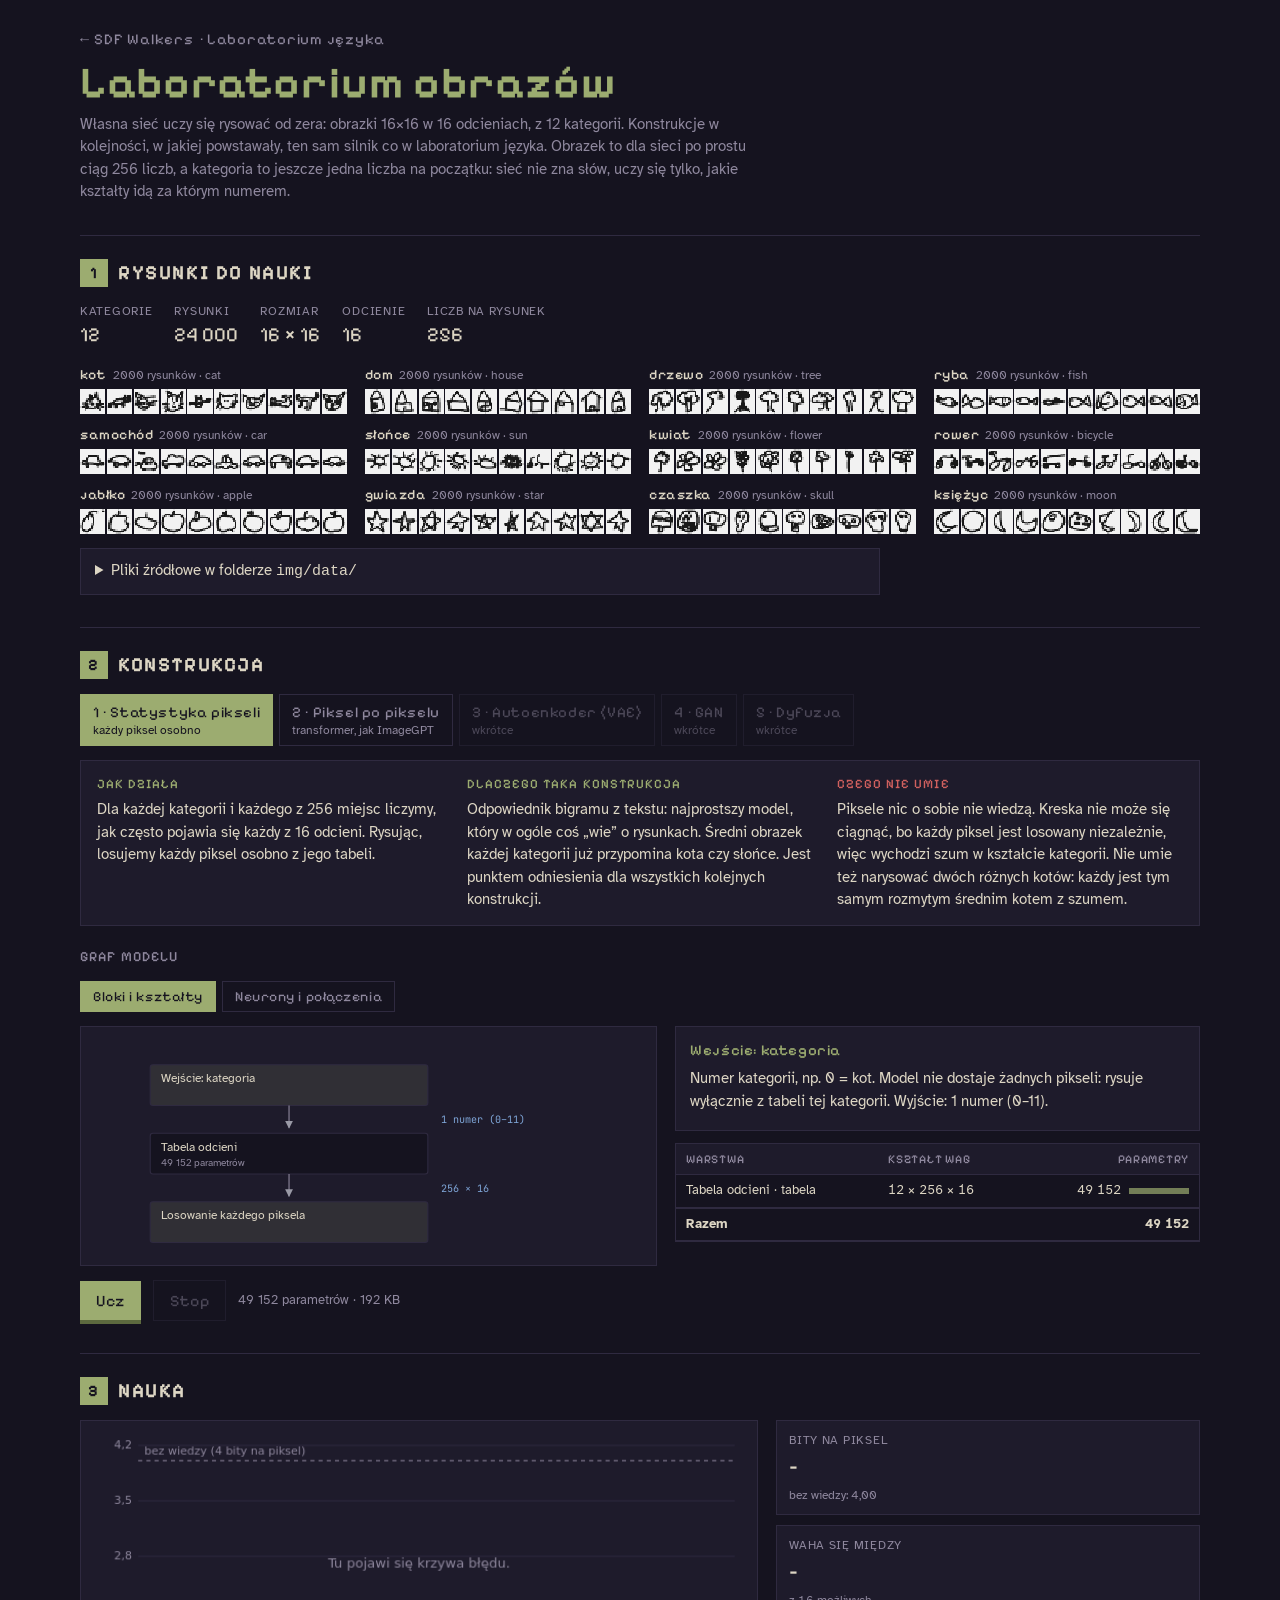
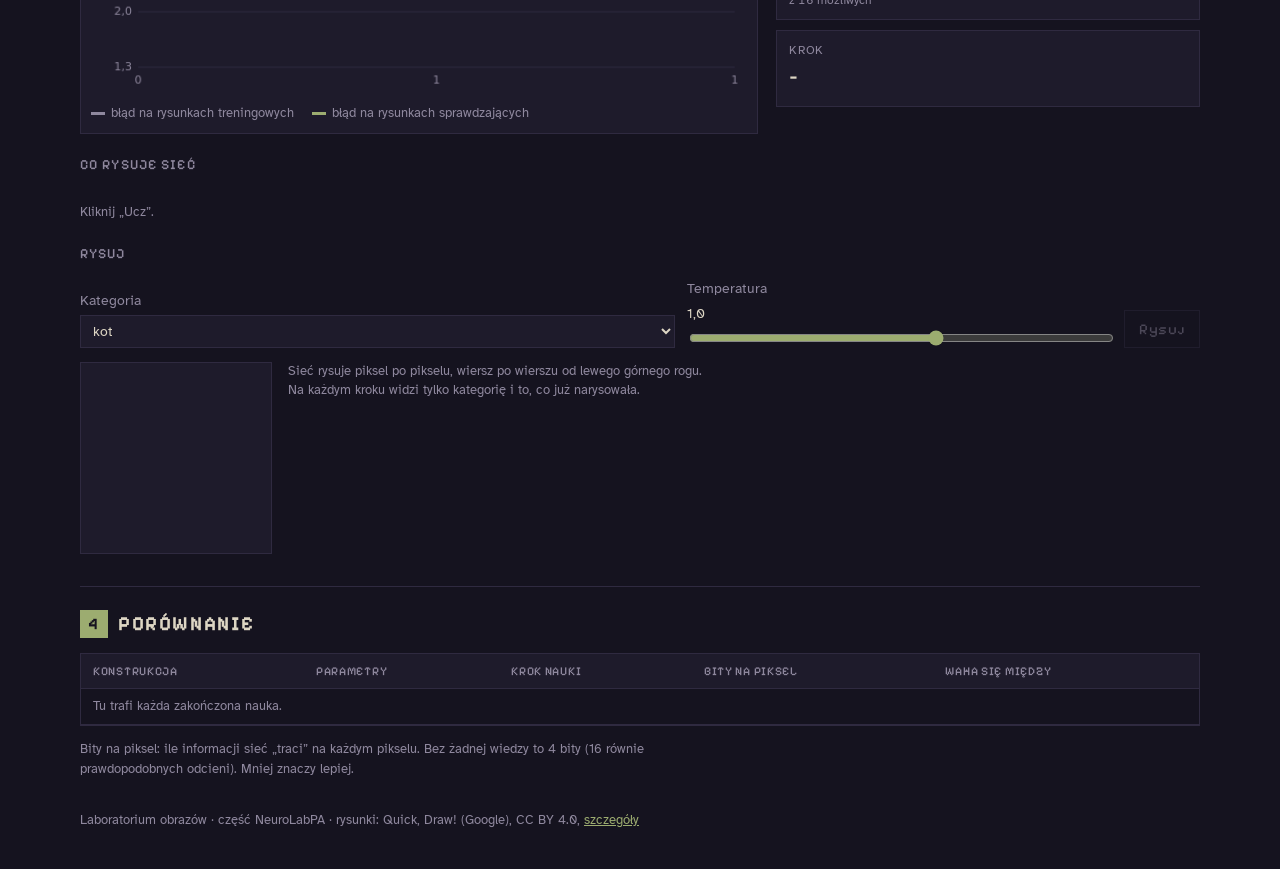
==== img/index.html @ 097b552d "0.24.0: Laboratorium obrazów (graf modelu, statystyka, piksel po pikselu, KV cache), uwaga w WASM SI" ====
<!doctype html>
<html lang="pl">
<head>
<meta charset="utf-8">
<meta name="viewport" content="width=device-width,initial-scale=1,viewport-fit=cover">
<title>Laboratorium obrazów</title>
<link rel="preconnect" href="https://fonts.googleapis.com">
<link rel="stylesheet" href="https://fonts.googleapis.com/css2?family=Pixelify+Sans:wght@500;700&family=Atkinson+Hyperlegible:wght@400;700&family=JetBrains+Mono:wght@400&display=swap">
<link rel="stylesheet" href="../css/style.css">
<link rel="stylesheet" href="../lang/lang.css">
<link rel="stylesheet" href="img.css">
</head>
<body>
<div class="wrap">
  <header>
    <p class="crumb"><a href="../">← SDF Walkers</a> · <a href="../lang/">Laboratorium języka</a></p>
    <h1>Laboratorium obrazów</h1>
    <p>Własna sieć uczy się rysować od zera: obrazki 16×16 w 16 odcieniach, z 12 kategorii. Konstrukcje w kolejności, w jakiej powstawały, ten sam silnik co w laboratorium języka. Obrazek to dla sieci po prostu ciąg 256 liczb, a kategoria to jeszcze jedna liczba na początku: sieć nie zna słów, uczy się tylko, jakie kształty idą za którym numerem.</p>
  </header>

  <section class="panel" aria-labelledby="h-data">
    <h2 id="h-data"><span class="num">1</span> Rysunki do nauki</h2>
    <dl class="stats" id="dataStats"></dl>
    <div class="gallery" id="gallery"></div>
    <details class="hint">
      <summary>Pliki źródłowe w folderze <code>img/data/</code></summary>
      <div id="files"></div>
    </details>
    <p class="err" id="dataErr" hidden></p>
  </section>

  <section class="panel" aria-labelledby="h-model">
    <h2 id="h-model"><span class="num">2</span> Konstrukcja</h2>
    <div class="steps" role="tablist" aria-label="Konstrukcja sieci" id="steps"></div>
    <div class="explain" id="explain"></div>
    <div class="hp" id="hp"></div>
    <h3>Graf modelu</h3>
    <div class="viztabs" id="graphTabs" role="group" aria-label="Widok grafu"></div>
    <div class="graphrow">
      <div class="graphbox"><svg id="graph" role="img" aria-label="Graf modelu: warstwy, kształty danych i parametry"></svg></div>
      <div class="graphside">
        <div class="graphinfo" id="graphInfo"></div>
        <div class="tablebox"><table id="ptable"><thead><tr><th>Warstwa</th><th>Kształt wag</th><th>Parametry</th></tr></thead><tbody></tbody></table></div>
      </div>
    </div>
    <div class="actions">
      <button id="train" type="button" disabled>Ucz</button>
      <button id="stop" class="ghost" type="button" disabled>Stop</button>
      <span class="note" id="paramNote"></span>
    </div>
    <p class="notice" id="gpuNote" hidden></p>
  </section>

  <section class="panel" aria-labelledby="h-learn">
    <h2 id="h-learn"><span class="num">3</span> Nauka</h2>
    <div class="learn">
      <div class="chartbox">
        <canvas id="chart" width="640" height="260" aria-label="Wykres błędu w trakcie nauki"></canvas>
        <div class="legend"><span class="lt">błąd na rysunkach treningowych</span><span class="lv">błąd na rysunkach sprawdzających</span></div>
      </div>
      <dl class="metrics" id="metrics"></dl>
    </div>
    <h3 id="sampTitle">Co rysuje sieć</h3>
    <div class="samples" id="samples"></div>
    <p class="note" id="sampNote"></p>
    <h3>Rysuj</h3>
    <div class="gen">
      <label for="genCat">Kategoria<select id="genCat"></select></label>
      <label for="temp">Temperatura <output id="tempOut">1,0</output><input id="temp" type="range" min="0.3" max="1.5" step="0.1" value="1"></label>
      <button id="gen" class="ghost" type="button" disabled>Rysuj</button>
    </div>
    <div class="drawrow">
      <canvas id="draw" class="pix" width="192" height="192" aria-label="Rysowany obrazek"></canvas>
      <p class="note" id="drawNote">Sieć rysuje piksel po pikselu, wiersz po wierszu od lewego górnego rogu. Na każdym kroku widzi tylko kategorię i to, co już narysowała.</p>
    </div>
    <h3 id="attTitle">Uwaga</h3>
    <div class="vizctl" id="attCtl"></div>
    <div class="attrow">
      <canvas id="att" class="pix" width="384" height="192" aria-label="Mapa uwagi na obrazku"></canvas>
      <p class="note" id="attNote">Po nauce kroku 2 zobaczysz tu, na które wcześniejsze piksele patrzy sieć, zgadując wybrany piksel.</p>
    </div>
  </section>

  <section class="panel" aria-labelledby="h-cmp">
    <h2 id="h-cmp"><span class="num">4</span> Porównanie</h2>
    <div class="tablebox"><table id="cmp"><thead><tr><th>Konstrukcja</th><th>Parametry</th><th>Krok nauki</th><th>Bity na piksel</th><th>Waha się między</th></tr></thead><tbody></tbody></table></div>
    <p class="note">Bity na piksel: ile informacji sieć „traci” na każdym pikselu. Bez żadnej wiedzy to 4 bity (16 równie prawdopodobnych odcieni). Mniej znaczy lepiej.</p>
    <p class="err" id="err" hidden></p>
  </section>
  <footer class="note">Laboratorium obrazów · część NeuroLabPA · rysunki: Quick, Draw! (Google), CC BY 4.0, <a href="data/LICENCJA.txt">szczegóły</a></footer>
</div>
<script src="js/img.js"></script>
</body>
</html>
---- css/style.css ----
/* base reset (the claude.ai artifact host supplied this; a standalone page needs its own) */
*,*::before,*::after{box-sizing:border-box}
:root{padding-top:env(safe-area-inset-top,0px);padding-bottom:env(safe-area-inset-bottom,0px)}
body{margin:0;font-size:14px}
img{max-width:100%}
[hidden]{display:none!important}

/* Layout: animated preview + editor on top, a rating grid that trains a small in-page network, then the sprite sheet and its JSON */
:root{
  --bg:#15131f; --panel:#1e1b2b; --line:#2f2a40; --fg:#ddd6c4; --muted:#8f889e;
  --rot:#9cac70; --blood:#a8383a; --asphalt:#2a2830;
  --display:"Pixelify Sans","Courier New",monospace;
  --body:"Atkinson Hyperlegible",system-ui,sans-serif;
  --mono:"JetBrains Mono",ui-monospace,Consolas,monospace;
  color-scheme:dark;
}
html,body{background:var(--bg);color:var(--fg)}
body{font-family:var(--body);font-size:15px;line-height:1.5;
  padding-left:max(16px,env(safe-area-inset-left,0px));padding-right:max(16px,env(safe-area-inset-right,0px));padding-block:28px 40px}
.wrap{max-width:1120px;margin:0 auto;display:grid;gap:32px}
header h1{font-family:var(--display);font-weight:700;font-size:clamp(28px,5vw,44px);line-height:1;margin:0;color:var(--rot);text-wrap:balance;letter-spacing:.02em}
header p{margin:8px 0 0;color:var(--muted);max-width:68ch}
.stage{display:grid;grid-template-columns:minmax(0,1.5fr) minmax(0,1fr);gap:24px;align-items:start}
@media (max-width:820px){.stage{grid-template-columns:1fr}}
.view{background:var(--panel);border:1px solid var(--line);padding:12px;display:grid;gap:10px;min-width:0;position:sticky;top:max(12px,env(safe-area-inset-top,0px))}
@media (max-width:820px){.view{position:static}}
canvas.pix,img.pix{display:block;image-rendering:pixelated;height:auto}
#preview{width:100%;max-width:100%;background:var(--asphalt)}
/* loader over the preview: shader compile, then sprite-sheet render */
.pv{position:relative}
.loader{position:absolute;inset:0;display:grid;place-content:center;justify-items:center;gap:10px;padding:12px;
  background:rgba(21,19,31,.86);text-align:center}
.ltitle{margin:0;font-family:var(--display);font-size:clamp(16px,3vw,22px);letter-spacing:.06em;text-transform:uppercase;color:var(--rot)}
.lbar{width:min(260px,70vw);height:12px;border:2px solid var(--rot);padding:2px;box-sizing:content-box}
.lbar i{display:block;height:100%;width:0;background:var(--rot);transition:width .15s steps(8)}
.lbar.busy i{width:28%;animation:lscan 1.1s steps(10) infinite}
@keyframes lscan{from{transform:translateX(-10%)}to{transform:translateX(280%)}}
@media (prefers-reduced-motion:reduce){.lbar.busy i{animation:none;width:100%;opacity:.5}}
.lnote{margin:0;font-size:13px;color:var(--muted);max-width:34ch}
.zc canvas.pending{animation:pend 1.2s ease-in-out infinite alternate}
@keyframes pend{from{background:var(--asphalt)}to{background:var(--line)}}
@media (prefers-reduced-motion:reduce){.zc canvas.pending{animation:none}}
.dirs{display:grid;grid-template-columns:repeat(4,1fr);text-align:center;font-family:var(--display);font-size:13px;color:var(--muted);letter-spacing:.08em;text-transform:uppercase}
.meta{display:flex;justify-content:space-between;gap:12px;flex-wrap:wrap;font-family:var(--display);font-size:13px;color:var(--muted);letter-spacing:.06em;font-variant-numeric:tabular-nums}
.tabs{display:flex;flex-wrap:wrap;gap:6px}
.tabs button,.ghost{font-size:15px;padding:6px 12px;background:transparent;color:var(--muted);border:1px solid var(--line);box-shadow:none}
.tabs button[aria-pressed="true"]{background:var(--rot);color:var(--bg);border-color:var(--rot)}
.tabs button:active,.ghost:active{transform:none}
aside{display:grid;gap:20px;min-width:0}
.controls{display:grid;gap:12px}
.pair{display:grid;grid-template-columns:1fr 1fr;gap:12px}
button{font-family:var(--display);font-size:18px;letter-spacing:.04em;padding:12px 16px;background:var(--rot);color:var(--bg);border:0;cursor:pointer;box-shadow:0 4px 0 #5d6a3f}
button:active{transform:translateY(3px);box-shadow:0 1px 0 #5d6a3f}
button:disabled{opacity:.45;cursor:default}
button:focus-visible,select:focus-visible,input:focus-visible{outline:2px solid var(--fg);outline-offset:3px}
label{display:grid;gap:4px;color:var(--muted);font-size:14px}
.row{display:flex;align-items:center;gap:10px}
.row label{color:var(--fg)}
.checks{display:flex;flex-wrap:wrap;gap:8px 20px}
select{font:inherit;background:var(--panel);color:var(--fg);border:1px solid var(--line);padding:6px 8px;min-width:0;width:100%}
input[type=checkbox]{accent-color:var(--rot);width:18px;height:18px}
input[type=range]{width:100%;accent-color:var(--rot)}
.card{border-top:2px solid var(--blood);padding-top:12px}
.card .head{display:flex;justify-content:space-between;align-items:baseline;gap:12px}
h2{font-family:var(--display);font-size:16px;letter-spacing:.08em;text-transform:uppercase;margin:0 0 10px}
.editor{display:grid;grid-template-columns:1fr 1fr;gap:10px 14px}
@media (max-width:420px){.editor{grid-template-columns:1fr}}
.editor label span{display:flex;justify-content:space-between;gap:8px}
.editor output{color:var(--fg);font-variant-numeric:tabular-nums}
.edited{font-family:var(--display);font-size:12px;letter-spacing:.06em;color:var(--blood)}

/* rating */
.rate{display:grid;gap:16px;border-top:1px solid var(--line);padding-top:24px}
.rate-head{display:flex;flex-wrap:wrap;justify-content:space-between;align-items:end;gap:12px 24px}
.rate-head h2{font-size:22px;margin:0 0 4px;color:var(--rot)}
.rate-actions{display:flex;flex-wrap:wrap;align-items:center;gap:16px}
.rate-actions button{font-size:16px;padding:10px 14px}
.modelbox{display:grid;grid-template-columns:repeat(auto-fit,minmax(240px,1fr));gap:12px 24px;background:var(--panel);border:1px solid var(--line);padding:14px}
.modelbox h3{font-family:var(--display);font-size:13px;letter-spacing:.08em;text-transform:uppercase;color:var(--muted);margin:0 0 6px;font-weight:500}
.modelbox ul{list-style:none;margin:0;padding:0;display:grid;gap:3px;font-variant-numeric:tabular-nums}
.modelbox li{display:flex;justify-content:space-between;gap:12px}
.up{color:var(--rot)} .down{color:#d0605e}
.meter{height:6px;background:var(--line);margin-top:6px}
.meter i{display:block;height:100%;background:var(--rot)}
.inline{display:flex;align-items:center;gap:8px;color:var(--fg)}
.inline select{width:auto}
.io{display:flex;flex-wrap:wrap;align-items:center;gap:8px 10px}
.io .ghost{font-family:var(--display);font-size:15px;letter-spacing:.04em;padding:6px 12px;color:var(--fg);border:1px solid var(--line);background:transparent;cursor:pointer}
.filebtn{display:inline-flex;position:relative}
.filebtn input{position:absolute;inset:0;opacity:0;cursor:pointer;width:100%}
.filebtn:focus-within{outline:2px solid var(--fg);outline-offset:3px}
.grid{display:grid;grid-template-columns:repeat(auto-fill,minmax(220px,1fr));gap:14px}
.zc{background:var(--panel);border:1px solid var(--line);padding:10px;display:grid;gap:8px;min-width:0}
.zc.good{border-color:var(--rot)} .zc.bad{border-color:var(--blood)}
.zc canvas{width:100%;background:var(--asphalt)}
.zc .cap{display:flex;justify-content:space-between;gap:8px;font-family:var(--display);font-size:12px;letter-spacing:.06em;color:var(--muted);font-variant-numeric:tabular-nums}
.vote{display:grid;grid-template-columns:1fr 1fr auto;gap:6px}
.vote button{font-size:14px;padding:6px 8px;background:transparent;color:var(--fg);border:1px solid var(--line);box-shadow:none}
.vote button:active{transform:none}
.vote .g[aria-pressed="true"]{background:var(--rot);color:var(--bg);border-color:var(--rot)}
.vote .b[aria-pressed="true"]{background:var(--blood);color:var(--fg);border-color:var(--blood)}
.tagrow{display:flex;flex-wrap:wrap;gap:4px}
.tagrow button{font-family:var(--body);font-size:12px;letter-spacing:0;padding:3px 7px;background:transparent;color:var(--muted);border:1px solid var(--line);box-shadow:none}
.tagrow button:active{transform:none}
.tagrow button[aria-pressed="true"]{color:var(--fg);border-color:#d0605e;background:rgba(168,56,58,.25)}

.out{display:grid;grid-template-columns:auto minmax(0,1fr);gap:24px;align-items:start;border-top:1px solid var(--line);padding-top:24px}
@media (max-width:860px){.out{grid-template-columns:1fr}}
.sheetbox{background-color:#3a3646;background-image:linear-gradient(45deg,#2e2b38 25%,transparent 25%,transparent 75%,#2e2b38 75%),linear-gradient(45deg,#2e2b38 25%,transparent 25%,transparent 75%,#2e2b38 75%);background-size:16px 16px;background-position:0 0,8px 8px;padding:8px;overflow:auto;max-height:720px;border:1px solid var(--line);max-width:100%}
.sheetbox img{max-width:none}
.json{display:grid;gap:10px;min-width:0}
.json pre{margin:0;background:var(--panel);border:1px solid var(--line);padding:12px;font-family:var(--mono);font-size:12px;line-height:1.45;overflow:auto;max-height:520px;color:var(--fg)}
.json button{justify-self:start;font-size:15px;padding:8px 14px}
.note{color:var(--muted);font-size:13px;max-width:72ch;margin:0}
.err{color:var(--blood)}
/* network HUD: floats over the page, lets clicks and scrolling pass through */
.hud{position:fixed;right:max(16px,env(safe-area-inset-right,0px));bottom:max(16px,env(safe-area-inset-bottom,0px));width:min(540px,calc(100vw - 32px));max-height:calc(100% - 32px);overflow:hidden;
  background:rgba(18,16,28,.84);-webkit-backdrop-filter:blur(6px);backdrop-filter:blur(6px);border:1px solid rgba(156,172,112,.35);box-shadow:0 10px 40px rgba(0,0,0,.45);
  z-index:20;pointer-events:none;display:grid;gap:6px;padding:10px 12px;box-sizing:border-box}
.hud[hidden]{display:none}
.hud-head{pointer-events:auto;cursor:move;touch-action:none;user-select:none;-webkit-user-select:none;display:flex;align-items:center;gap:10px;font-family:var(--display);letter-spacing:.08em;text-transform:uppercase;font-size:13px;color:var(--rot)}
.hud-state{color:var(--muted);font-size:12px}
.hud-head button{pointer-events:auto;margin-left:auto;font-size:15px;padding:2px 10px;box-shadow:none;background:rgba(18,16,28,.6);color:var(--fg);border:1px solid var(--line)}
.hud-head button:active{transform:none}
.hud canvas{width:100%;height:auto;display:block}
.hud-foot{font-size:12px;color:var(--muted);margin:0;padding-right:18px}
.hud-head:focus-visible{outline:2px solid var(--fg);outline-offset:2px}
.hud-grip{position:absolute;right:0;bottom:0;width:22px;height:22px;pointer-events:auto;cursor:nwse-resize;touch-action:none;
  background:linear-gradient(135deg,transparent 50%,rgba(156,172,112,.55) 50%,rgba(156,172,112,.55) 58%,transparent 58%,transparent 70%,rgba(156,172,112,.55) 70%,rgba(156,172,112,.55) 78%,transparent 78%)}

header .xlink{font-size:14px}
header .xlink a{color:var(--rot);font-family:var(--display);letter-spacing:.04em}
---- lang/lang.css ----
/* Laboratorium języka: kolory, czcionki i przyciski z ../css/style.css; tu tylko układ tej strony. */
.crumb{margin:0 0 10px;font-family:var(--display);letter-spacing:.06em}
.crumb a{color:var(--muted);text-decoration:none}
.crumb a:hover,.crumb a:focus-visible{color:var(--fg)}
a{color:var(--rot)}
.panel{display:grid;gap:14px;border-top:1px solid var(--line);padding-top:22px}
.panel h2{display:flex;align-items:center;gap:10px;font-size:20px;color:var(--fg);margin:0}
.num{display:inline-grid;place-items:center;width:28px;height:28px;background:var(--rot);color:var(--bg);font-size:16px}
h3{font-family:var(--display);font-size:14px;letter-spacing:.08em;text-transform:uppercase;color:var(--muted);margin:6px 0 0;font-weight:500}
.btn{font-family:var(--display);font-size:16px;letter-spacing:.04em;padding:10px 14px;background:var(--rot);color:var(--bg);cursor:pointer;box-shadow:0 4px 0 #5d6a3f}
.ghost{cursor:pointer}
.datarow{display:flex;flex-wrap:wrap;gap:14px 28px;align-items:center}
.dataactions{display:flex;flex-wrap:wrap;gap:10px;align-items:center}
.stats{display:flex;flex-wrap:wrap;gap:6px 22px;margin:0;font-variant-numeric:tabular-nums}
.stats div{display:grid}
.stats dt{color:var(--muted);font-size:12px;text-transform:uppercase;letter-spacing:.06em}
.stats dd{margin:0;font-family:var(--display);font-size:20px}
.hint{background:var(--panel);border:1px solid var(--line);padding:10px 14px;max-width:80ch}
.hint summary{cursor:pointer;color:var(--fg)}
.hint p{margin:8px 0 0;color:var(--muted)}
.steps{display:flex;flex-wrap:wrap;gap:6px}
.steps button{font-size:15px;padding:8px 12px;background:transparent;color:var(--muted);border:1px solid var(--line);box-shadow:none;display:grid;text-align:left;gap:2px}
.steps button:active{transform:none}
.steps button small{font-family:var(--body);font-size:12px;letter-spacing:0}
.steps button[aria-selected="true"]{background:var(--rot);color:var(--bg);border-color:var(--rot)}
.steps button:disabled{opacity:.45;cursor:default}
.explain{display:grid;grid-template-columns:repeat(auto-fit,minmax(240px,1fr));gap:12px 24px;background:var(--panel);border:1px solid var(--line);padding:14px 16px}
.explain h4{font-family:var(--display);font-size:13px;letter-spacing:.08em;text-transform:uppercase;margin:0 0 4px;font-weight:500;color:var(--rot)}
.explain h4.lim{color:#d0605e}
.explain p{margin:0;max-width:62ch}
.explain code{font-family:var(--mono);font-size:13px}
.hp{display:grid;grid-template-columns:repeat(auto-fit,minmax(170px,1fr));gap:10px 16px}
.hp:empty{display:none}
.hp label span{display:flex;justify-content:space-between;gap:8px}
.hp small{color:var(--muted);font-size:12px}
.actions{display:flex;flex-wrap:wrap;align-items:center;gap:12px}
.actions button{font-size:16px;padding:10px 16px}
.learn{display:grid;grid-template-columns:minmax(0,1.6fr) minmax(0,1fr);gap:18px;align-items:start}
@media (max-width:820px){.learn{grid-template-columns:1fr}}
.chartbox,.vizbox{background:var(--panel);border:1px solid var(--line);padding:10px;min-width:0}
.chartbox canvas,.vizbox canvas{width:100%;height:auto;display:block}
.legend{display:flex;flex-wrap:wrap;gap:6px 18px;font-size:13px;color:var(--muted);margin-top:6px}
.legend span::before{content:"";display:inline-block;width:14px;height:3px;margin-right:6px;vertical-align:middle}
.legend .lt::before{background:var(--muted)}
.legend .lv::before{background:var(--rot)}
.metrics{display:grid;gap:10px;margin:0;font-variant-numeric:tabular-nums}
.metrics div{background:var(--panel);border:1px solid var(--line);padding:10px 12px}
.metrics dt{color:var(--muted);font-size:12px;text-transform:uppercase;letter-spacing:.06em}
.metrics dd{margin:2px 0 0;font-family:var(--display);font-size:22px}
.metrics dd small{font-family:var(--body);font-size:12px;color:var(--muted);display:block;margin-top:2px}
.sample{margin:0;background:var(--panel);border:1px solid var(--line);padding:12px 14px;font-family:var(--mono);font-size:14px;line-height:1.55;white-space:pre-wrap;word-break:break-word;min-height:7.5em;color:var(--fg)}
.gen{display:grid;grid-template-columns:minmax(0,1.4fr) minmax(0,1fr) auto;gap:12px;align-items:end}
@media (max-width:600px){.gen{grid-template-columns:1fr}}
.gen input[type=text]{font:inherit;background:var(--panel);color:var(--fg);border:1px solid var(--line);padding:8px 10px;width:100%}
.gen label span,.gen output{color:var(--fg)}
.gen button{font-size:15px;padding:9px 14px}
.tablebox{overflow-x:auto;border:1px solid var(--line)}
table{border-collapse:collapse;width:100%;min-width:640px;font-variant-numeric:tabular-nums}
th,td{text-align:left;padding:8px 12px;border-bottom:1px solid var(--line);vertical-align:top}
th{font-family:var(--display);font-size:12px;letter-spacing:.06em;text-transform:uppercase;color:var(--muted);font-weight:500;background:var(--panel)}
td.s{font-family:var(--mono);font-size:12px;color:var(--muted);max-width:32ch;white-space:nowrap;overflow:hidden;text-overflow:ellipsis}
tr.best td:first-child{color:var(--rot)}
footer{margin-top:8px}
.metrics .overfit{border-color:#d0605e}
.metrics .overfit dt{color:#d0605e}
.metrics .overfit dd{font-family:var(--body);font-size:14px;line-height:1.45}
.sr{position:absolute;width:1px;height:1px;overflow:hidden;clip:rect(0 0 0 0);white-space:nowrap}
.dataactions select{max-width:min(320px,100%)}
.modelio{display:flex;flex-wrap:wrap;gap:8px;margin-left:auto}
.modelio button,.modelio label{font-family:var(--display);font-size:14px;letter-spacing:.04em;padding:8px 12px;color:var(--fg)}
.modelio button:disabled{opacity:.45;cursor:default}
.viztabs{display:flex;flex-wrap:wrap;gap:6px}
.viztabs button{font-size:14px;padding:6px 12px;background:transparent;color:var(--muted);border:1px solid var(--line);box-shadow:none}
.viztabs button[aria-pressed="true"]{background:var(--rot);color:var(--bg);border-color:var(--rot)}
.vizctl{display:flex;flex-wrap:wrap;align-items:center;gap:6px 8px;font-size:14px}
.vizctl .chip{font-family:var(--body);font-size:13px;letter-spacing:0;padding:5px 10px;background:var(--panel);color:var(--fg);border:1px solid var(--line);box-shadow:none}
.vizctl .chip[aria-pressed="true"]{border-color:var(--rot);color:var(--rot)}
.vizctl .nav{font-size:14px;padding:5px 10px;box-shadow:none}
.vizctl output{font-family:var(--mono);min-width:9ch;text-align:center}
.notice{margin:0;padding:10px 14px;border:1px solid var(--rot);background:var(--panel);max-width:80ch}
.unit{display:grid;gap:4px;font-size:13px;color:var(--muted)}
.unit select{max-width:260px}
.tokview{display:grid;gap:8px;max-width:100%}
.tokview .note{margin:0;max-width:90ch;word-break:break-word}
.toks{font-family:var(--mono);font-size:14px;line-height:2;background:var(--panel);border:1px solid var(--line);padding:8px 10px;word-break:break-all}
.toks span{padding:2px 1px;border-radius:2px}
.toks .a{background:rgba(156,172,112,.28)}
.toks .b{background:rgba(127,166,216,.28)}
.chatbox{display:grid;gap:10px}
.chatlog{background:var(--panel);border:1px solid var(--line);padding:12px 14px;max-height:360px;overflow-y:auto;display:grid;gap:8px;align-content:start}
.chatlog .note{margin:0}
.msg{max-width:80%;padding:8px 12px;border:1px solid var(--line);line-height:1.45;word-break:break-word}
.msg b{font-family:var(--display);font-weight:500;font-size:12px;letter-spacing:.06em;text-transform:uppercase;display:block;margin-bottom:2px}
.msg.me{justify-self:end;background:rgba(127,166,216,.12)}
.msg.me b{color:#7fa6d8}
.msg.net{justify-self:start;background:rgba(156,172,112,.12)}
.msg.net b{color:var(--rot)}
.chatin{display:grid;grid-template-columns:minmax(0,1fr) auto auto auto;gap:8px;align-items:center}
@media (max-width:640px){.chatin{grid-template-columns:1fr 1fr}.chatin input{grid-column:1/-1}}
.chatin input{font:inherit;background:var(--panel);color:var(--fg);border:1px solid var(--line);padding:9px 10px;width:100%}
.chatin button{font-size:15px;padding:9px 14px}
---- img/img.css ----
/* Laboratorium obrazów: układ tej strony (reszta z ../css/style.css i ../lang/lang.css). */
.crumb a + a, .crumb a{margin-right:2px}
.gallery{display:grid;grid-template-columns:repeat(auto-fill,minmax(250px,1fr));gap:10px 18px}
.gcat{display:grid;gap:4px}
.gcat b{font-family:var(--display);font-weight:500;font-size:14px;letter-spacing:.04em}
.gcat b small{font-family:var(--body);color:var(--muted);font-size:12px;margin-left:6px;letter-spacing:0}
.gcat canvas{width:100%;height:auto;image-rendering:pixelated}
#files ul{margin:8px 0 0;padding-left:18px;columns:2;color:var(--muted)}
#files code{font-family:var(--mono);font-size:13px}
.graphrow{display:grid;grid-template-columns:minmax(0,1.1fr) minmax(0,1fr);gap:18px;align-items:start}
@media (max-width:900px){.graphrow{grid-template-columns:1fr}}
.graphbox{background:var(--panel);border:1px solid var(--line);padding:10px;overflow-x:auto}
.graphbox svg{display:block;width:100%;height:auto;min-width:420px}
.graphbox .node{cursor:pointer}
.graphbox .node rect{fill:var(--bg);stroke:var(--line);stroke-width:1.2}
.graphbox .node.sel rect,.graphbox .node:hover rect{stroke:var(--rot);stroke-width:2}
.graphbox .node.io rect{fill:rgba(156,172,112,.14)}
.graphbox .node text{fill:var(--fg);font-family:var(--body);font-size:13px}
.graphbox .node text.p{fill:var(--muted);font-size:11px}
.graphbox .edge{stroke:var(--muted);stroke-width:1.2;fill:none}
.graphbox .shape{fill:#7fa6d8;font-family:var(--mono);font-size:11px}
.graphbox .frame{fill:none;stroke:var(--rot);stroke-dasharray:5 4;stroke-width:1.2}
.graphbox .frametxt{fill:var(--rot);font-family:var(--display);font-size:13px}
.graphbox .res{stroke:#c9a86a;stroke-width:1.2;fill:none;stroke-dasharray:3 3}
.graphside{display:grid;gap:12px}
.graphinfo{background:var(--panel);border:1px solid var(--line);padding:12px 14px;min-height:5em}
.graphinfo h4{margin:0 0 6px;font-family:var(--display);font-weight:500;color:var(--rot);letter-spacing:.04em}
.graphinfo p{margin:0 0 6px;max-width:60ch}
.graphinfo code{font-family:var(--mono);font-size:13px}
#ptable td:last-child,#ptable th:last-child{text-align:right}
#ptable tr.sum td{font-weight:700;border-top:2px solid var(--line)}
#ptable .bar{display:inline-block;height:6px;background:var(--rot);margin-left:8px;vertical-align:middle;opacity:.7}
.samples{display:flex;flex-wrap:wrap;gap:12px}
.samp{display:grid;gap:4px;justify-items:center;font-size:12px;color:var(--muted)}
.samp canvas{width:96px;height:96px;image-rendering:pixelated;border:1px solid var(--line)}
.drawrow,.attrow{display:flex;flex-wrap:wrap;gap:16px;align-items:start}
.drawrow canvas,.attrow canvas{image-rendering:pixelated;border:1px solid var(--line);background:var(--panel)}
#draw{width:192px;height:192px}
#att{width:384px;height:192px;cursor:crosshair;max-width:100%}
.drawrow .note,.attrow .note{max-width:52ch;margin:0}
.gen select{font:inherit}
#ptable{min-width:0;font-size:13px}
#ptable td,#ptable th{padding:6px 10px}
.graphrow.wide{grid-template-columns:1fr}
.graphrow.wide .graphside{grid-template-columns:minmax(0,1fr) minmax(0,1fr)}
@media (max-width:900px){.graphrow.wide .graphside{grid-template-columns:1fr}}
.graphrow.wide svg{min-width:760px}
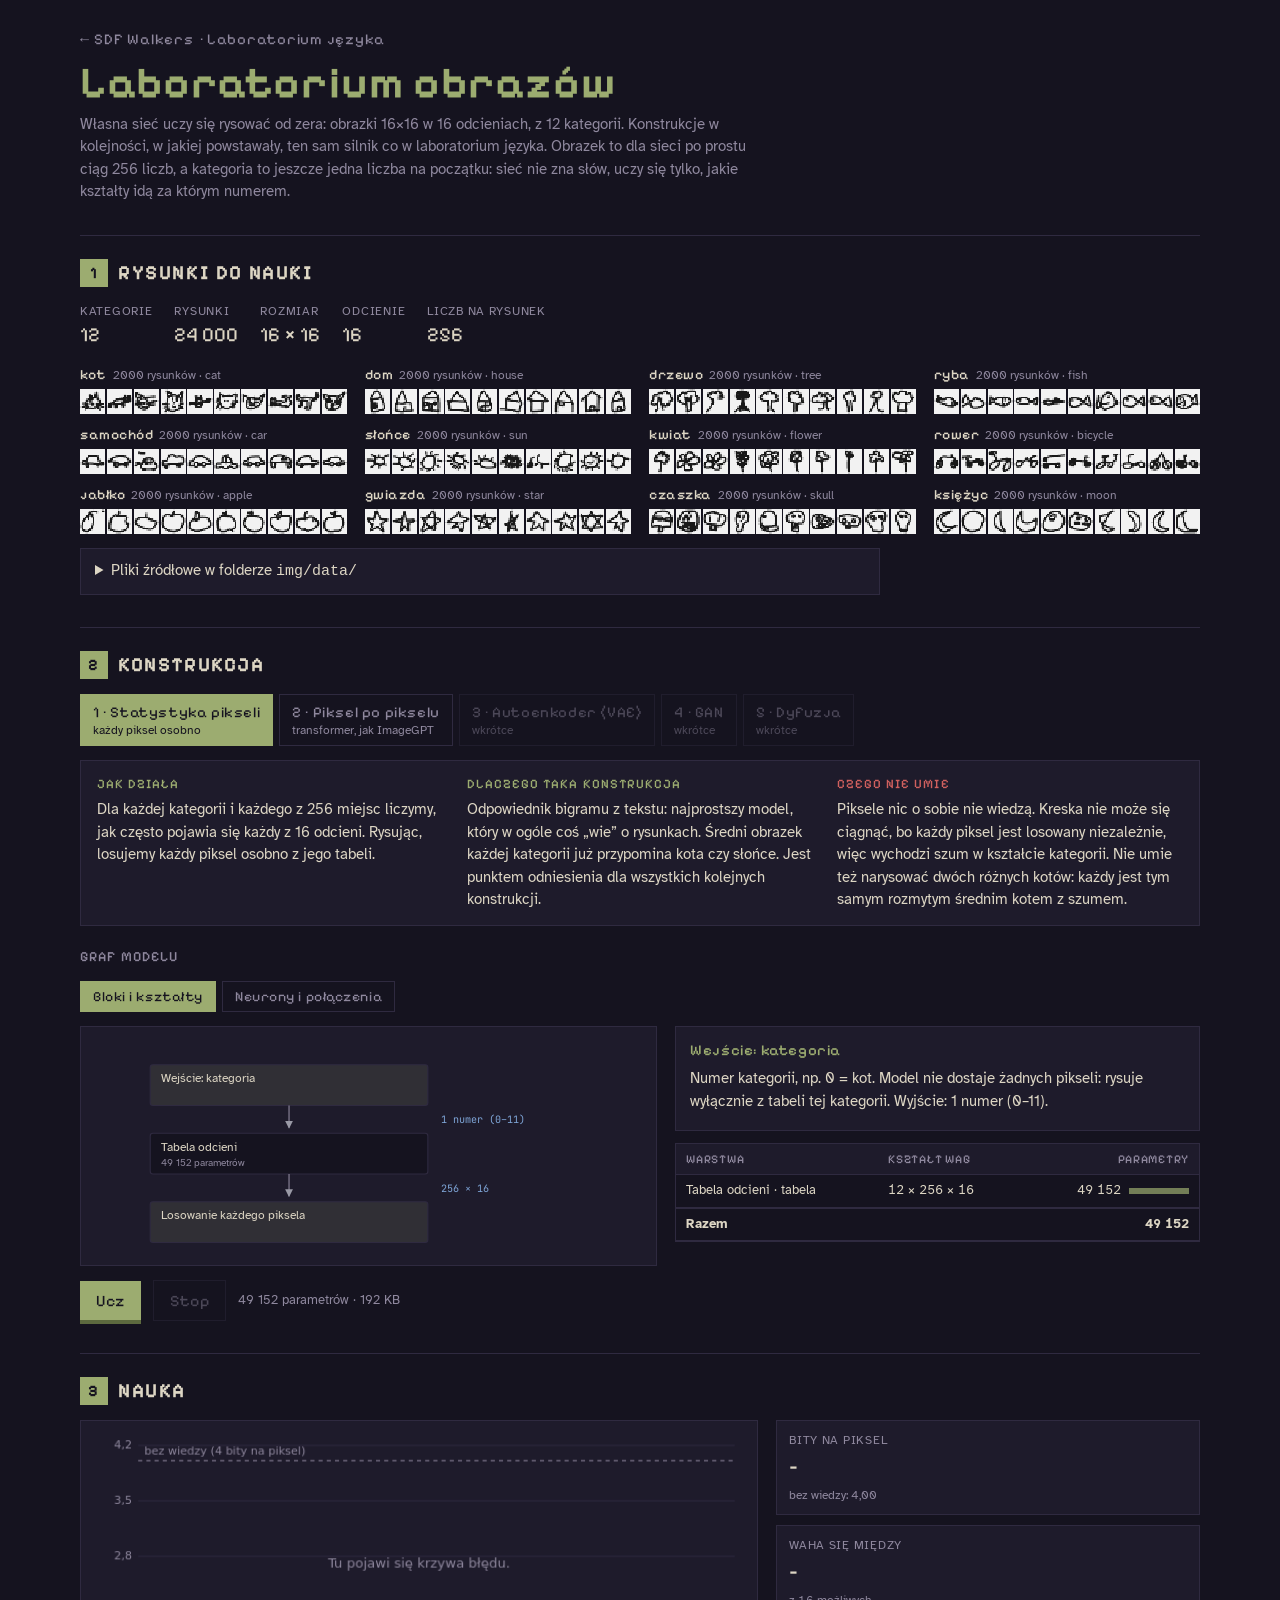
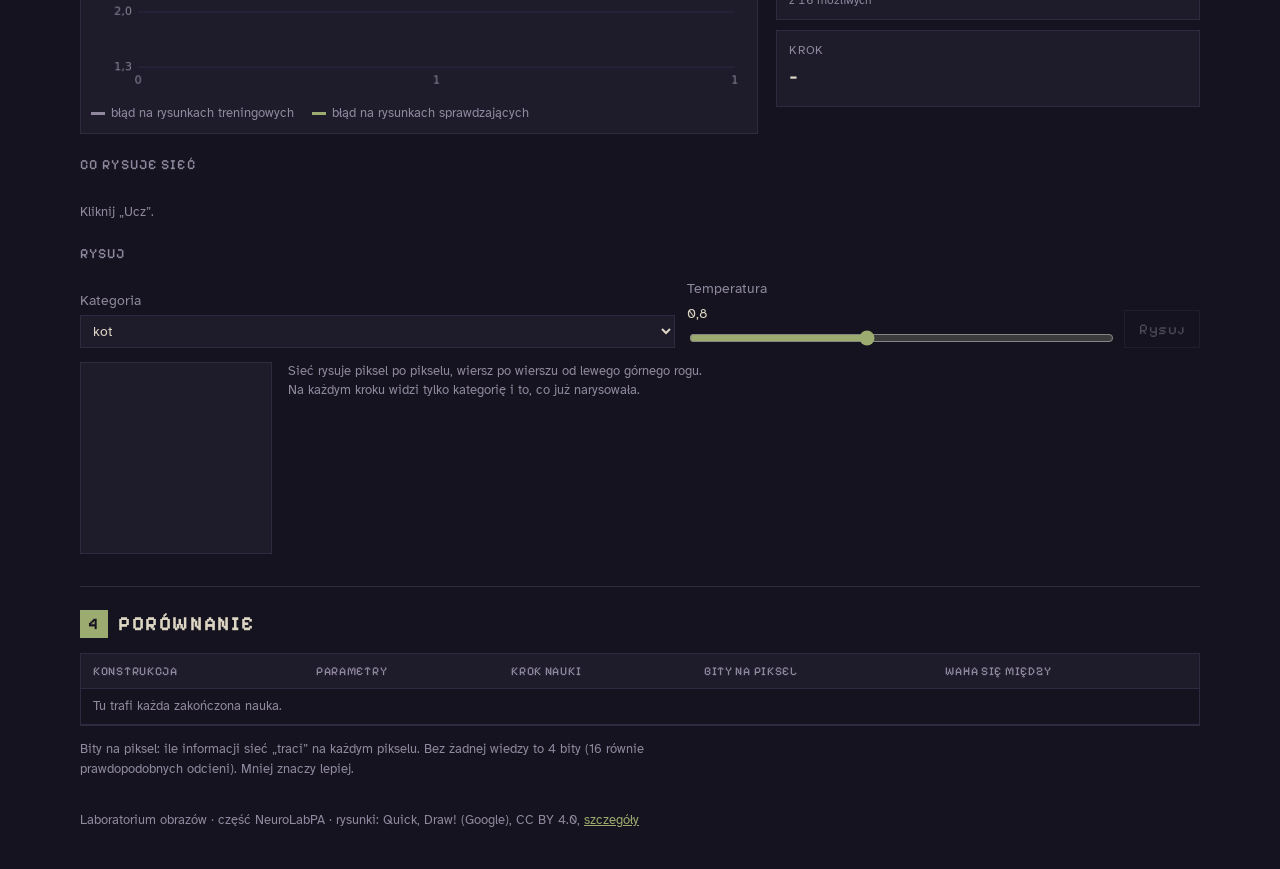
==== commit 820da0e0: "0.24.1: lepsze ustawienia domyślne laboratorium obrazów, pomiar postępu Co-Authored-By: Claude Opus " ====
--- a/img/index.html
+++ b/img/index.html
@@ -66,7 +66,7 @@
     <h3>Rysuj</h3>
     <div class="gen">
       <label for="genCat">Kategoria<select id="genCat"></select></label>
-      <label for="temp">Temperatura <output id="tempOut">1,0</output><input id="temp" type="range" min="0.3" max="1.5" step="0.1" value="1"></label>
+      <label for="temp">Temperatura <output id="tempOut">0,8</output><input id="temp" type="range" min="0.3" max="1.5" step="0.1" value="0.8"></label>
       <button id="gen" class="ghost" type="button" disabled>Rysuj</button>
     </div>
     <div class="drawrow">
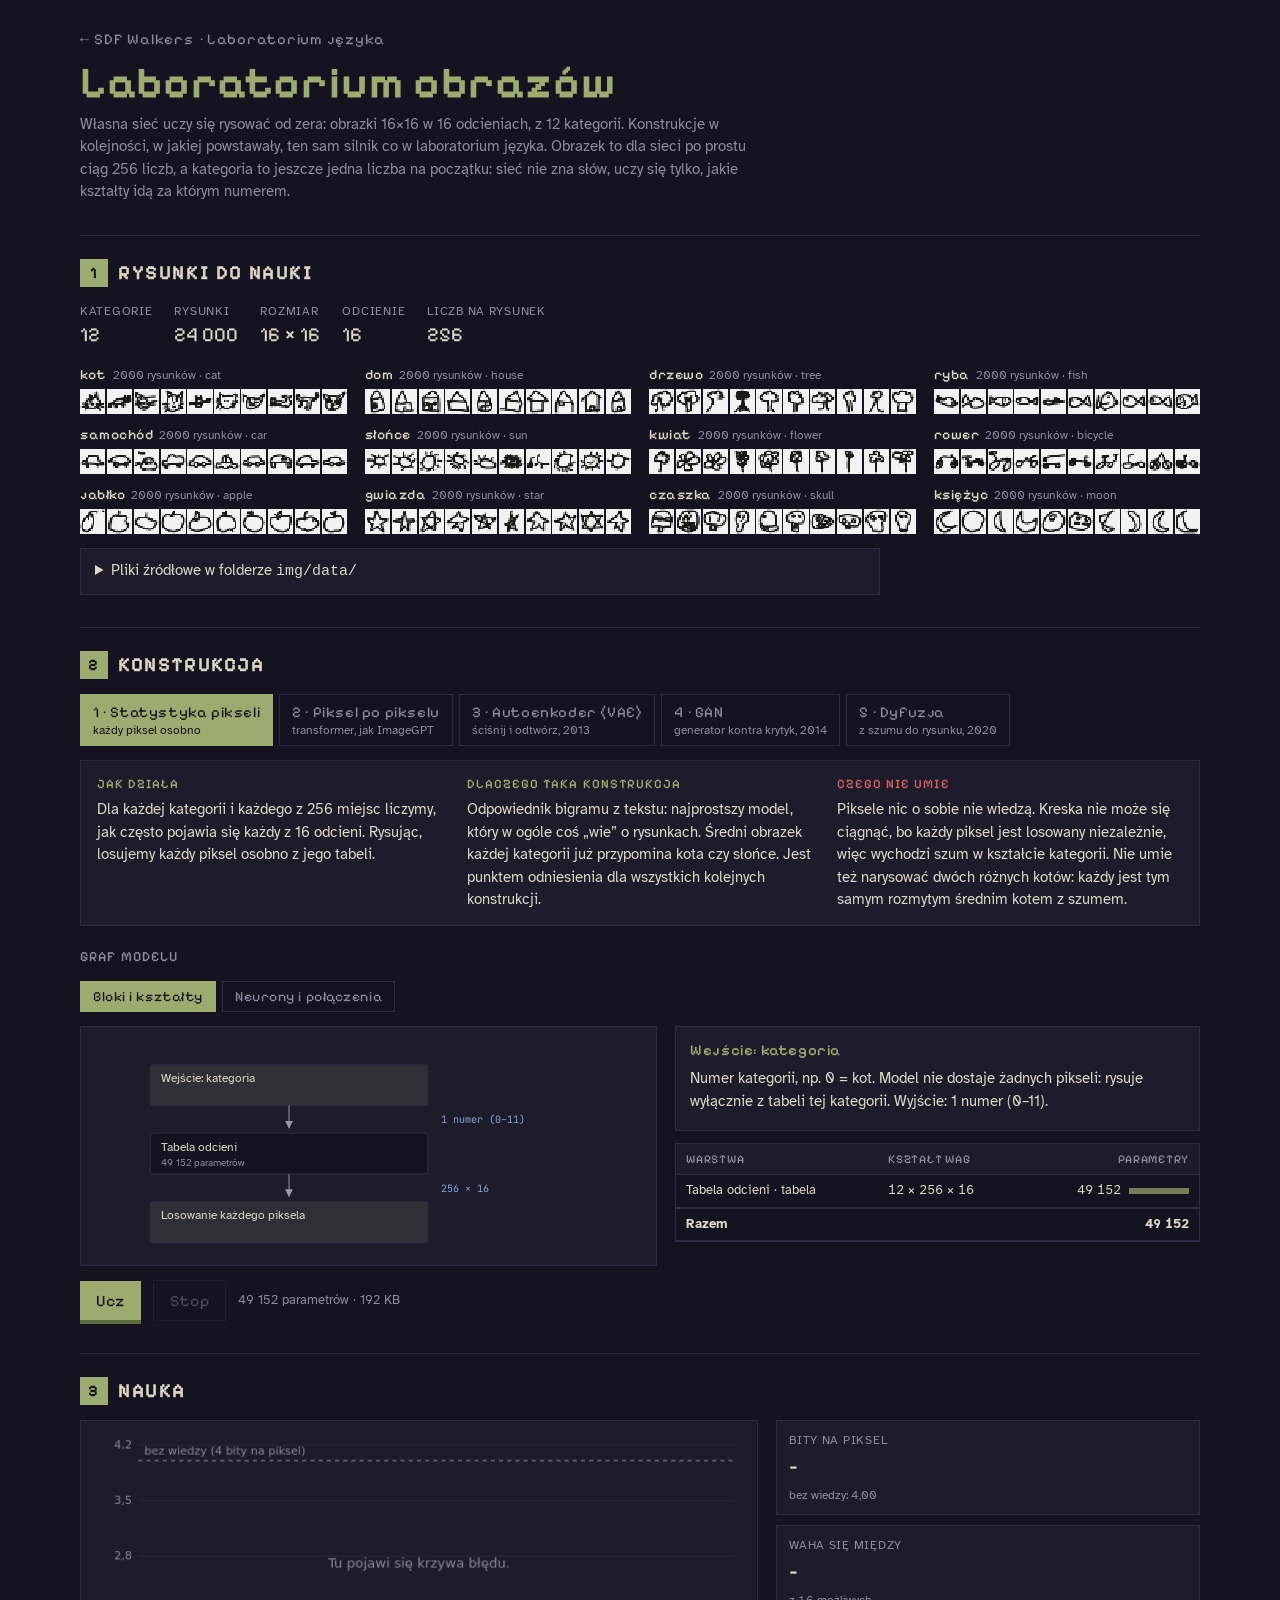
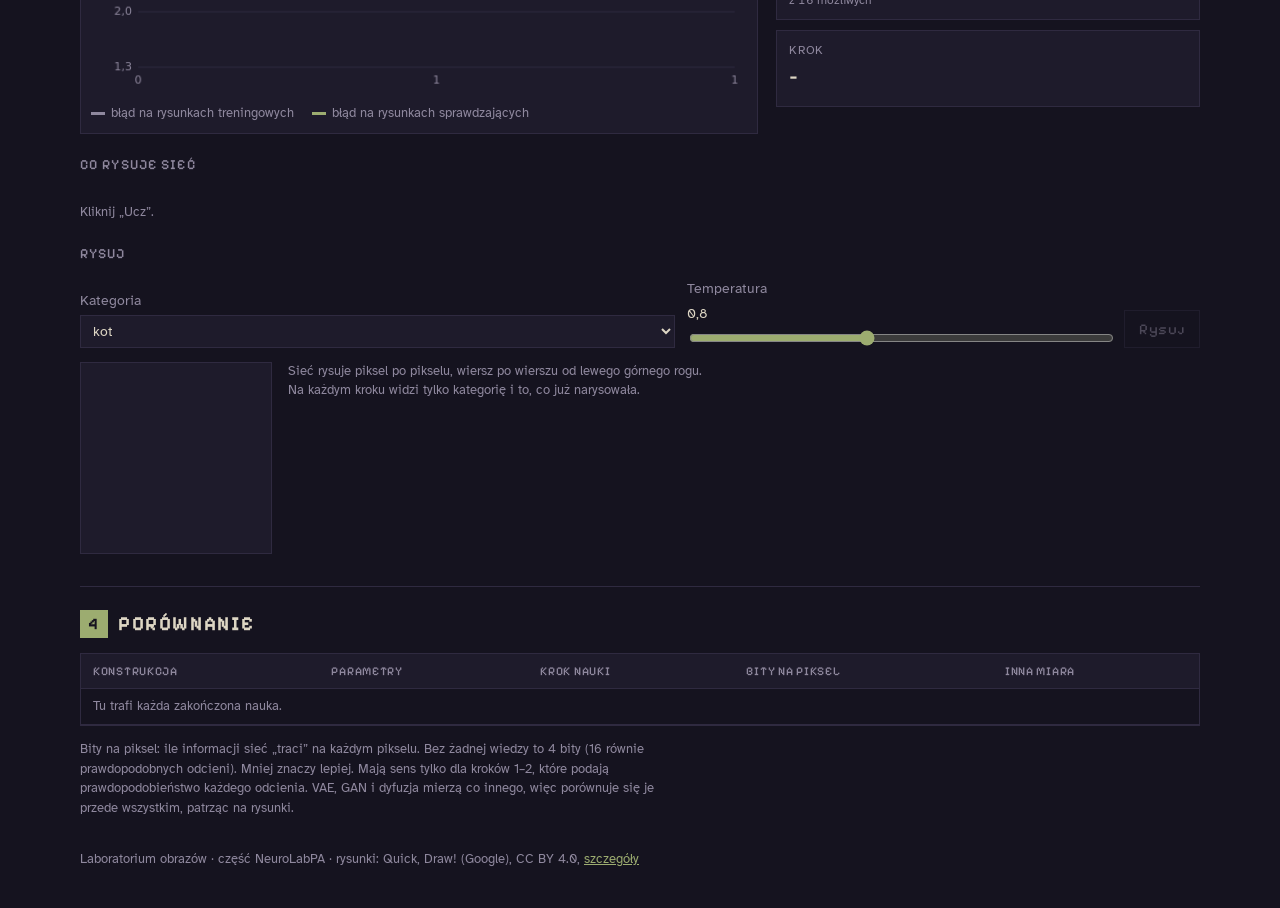
==== commit b05e8d07: "0.25.0: Laboratorium obrazów kroki 3–5 (VAE, GAN, dyfuzja z guidance) Co-Authored-By: Claude Opus 5." ====
--- a/img/index.html
+++ b/img/index.html
@@ -56,7 +56,7 @@
     <div class="learn">
       <div class="chartbox">
         <canvas id="chart" width="640" height="260" aria-label="Wykres błędu w trakcie nauki"></canvas>
-        <div class="legend"><span class="lt">błąd na rysunkach treningowych</span><span class="lv">błąd na rysunkach sprawdzających</span></div>
+        <div class="legend"><span class="lt" id="legT">błąd na rysunkach treningowych</span><span class="lv" id="legV">błąd na rysunkach sprawdzających</span></div>
       </div>
       <dl class="metrics" id="metrics"></dl>
     </div>
@@ -66,7 +66,8 @@
     <h3>Rysuj</h3>
     <div class="gen">
       <label for="genCat">Kategoria<select id="genCat"></select></label>
-      <label for="temp">Temperatura <output id="tempOut">0,8</output><input id="temp" type="range" min="0.3" max="1.5" step="0.1" value="0.8"></label>
+      <label for="temp" id="tempBox">Temperatura <output id="tempOut">0,8</output><input id="temp" type="range" min="0.3" max="1.5" step="0.1" value="0.8"></label>
+      <label for="guide" id="guideBox" hidden>Siła podpowiedzi <output id="guideOut">2,0</output><input id="guide" type="range" min="0" max="5" step="0.5" value="2"></label>
       <button id="gen" class="ghost" type="button" disabled>Rysuj</button>
     </div>
     <div class="drawrow">
@@ -79,12 +80,15 @@
       <canvas id="att" class="pix" width="384" height="192" aria-label="Mapa uwagi na obrazku"></canvas>
       <p class="note" id="attNote">Po nauce kroku 2 zobaczysz tu, na które wcześniejsze piksele patrzy sieć, zgadując wybrany piksel.</p>
     </div>
+    <h3 id="innerTitle" hidden></h3>
+    <div class="vizctl" id="innerCtl" hidden></div>
+    <div class="innerrow" id="innerRow" hidden><canvas id="inner" class="pix" width="288" height="288" aria-label="Podgląd wnętrza sieci"></canvas><p class="note" id="innerNote"></p></div>
   </section>
 
   <section class="panel" aria-labelledby="h-cmp">
     <h2 id="h-cmp"><span class="num">4</span> Porównanie</h2>
-    <div class="tablebox"><table id="cmp"><thead><tr><th>Konstrukcja</th><th>Parametry</th><th>Krok nauki</th><th>Bity na piksel</th><th>Waha się między</th></tr></thead><tbody></tbody></table></div>
-    <p class="note">Bity na piksel: ile informacji sieć „traci” na każdym pikselu. Bez żadnej wiedzy to 4 bity (16 równie prawdopodobnych odcieni). Mniej znaczy lepiej.</p>
+    <div class="tablebox"><table id="cmp"><thead><tr><th>Konstrukcja</th><th>Parametry</th><th>Krok nauki</th><th>Bity na piksel</th><th>Inna miara</th></tr></thead><tbody></tbody></table></div>
+    <p class="note">Bity na piksel: ile informacji sieć „traci” na każdym pikselu. Bez żadnej wiedzy to 4 bity (16 równie prawdopodobnych odcieni). Mniej znaczy lepiej. Mają sens tylko dla kroków 1–2, które podają prawdopodobieństwo każdego odcienia. VAE, GAN i dyfuzja mierzą co innego, więc porównuje się je przede wszystkim, patrząc na rysunki.</p>
     <p class="err" id="err" hidden></p>
   </section>
   <footer class="note">Laboratorium obrazów · część NeuroLabPA · rysunki: Quick, Draw! (Google), CC BY 4.0, <a href="data/LICENCJA.txt">szczegóły</a></footer>
--- a/img/img.css
+++ b/img/img.css
@@ -44,4 +44,7 @@
 .graphrow.wide{grid-template-columns:1fr}
 .graphrow.wide .graphside{grid-template-columns:minmax(0,1fr) minmax(0,1fr)}
 @media (max-width:900px){.graphrow.wide .graphside{grid-template-columns:1fr}}
-.graphrow.wide svg{min-width:760px}
+.innerrow{display:flex;flex-wrap:wrap;gap:16px;align-items:start}
+.innerrow canvas{image-rendering:pixelated;border:1px solid var(--line);background:var(--panel);max-width:100%}
+.innerrow .note{max-width:52ch;margin:0}
+.samples h4{flex-basis:100%;margin:6px 0 0;font-family:var(--display);font-weight:500;color:var(--muted);font-size:13px;letter-spacing:.06em;text-transform:uppercase}
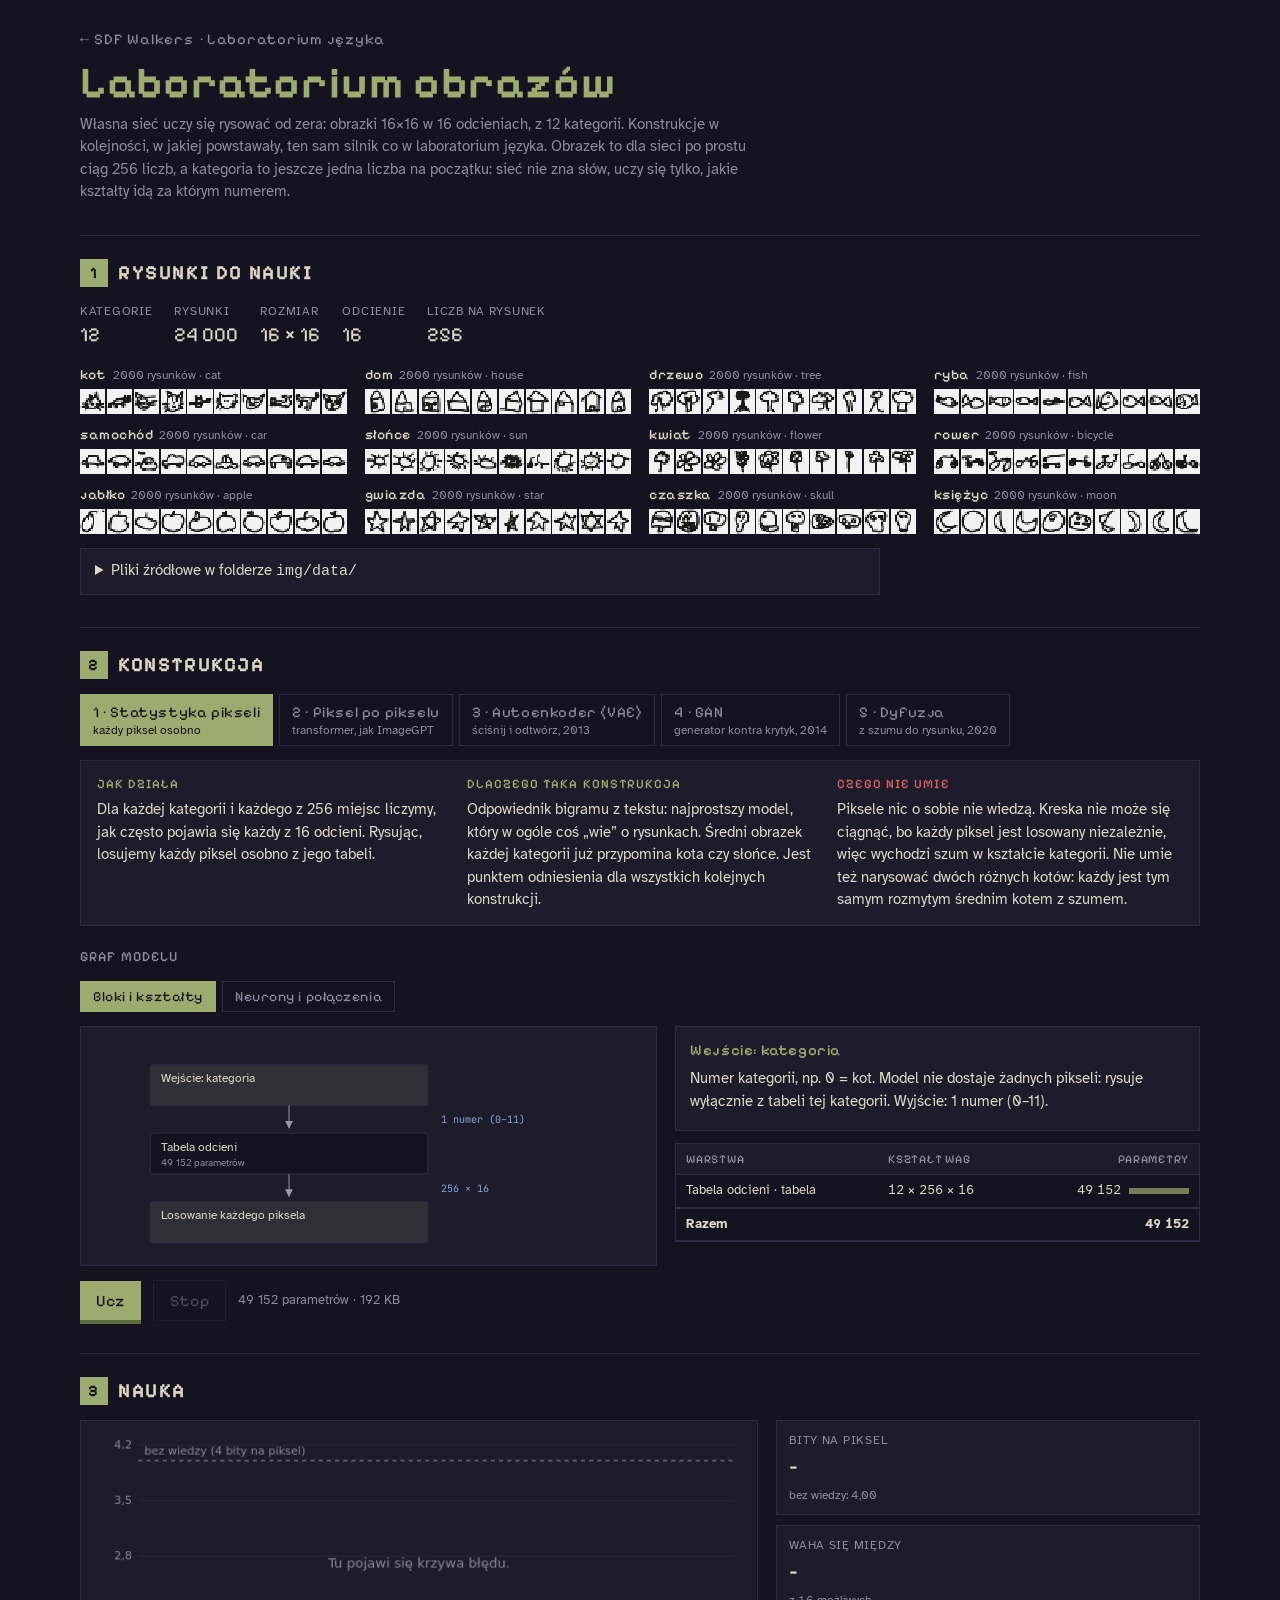
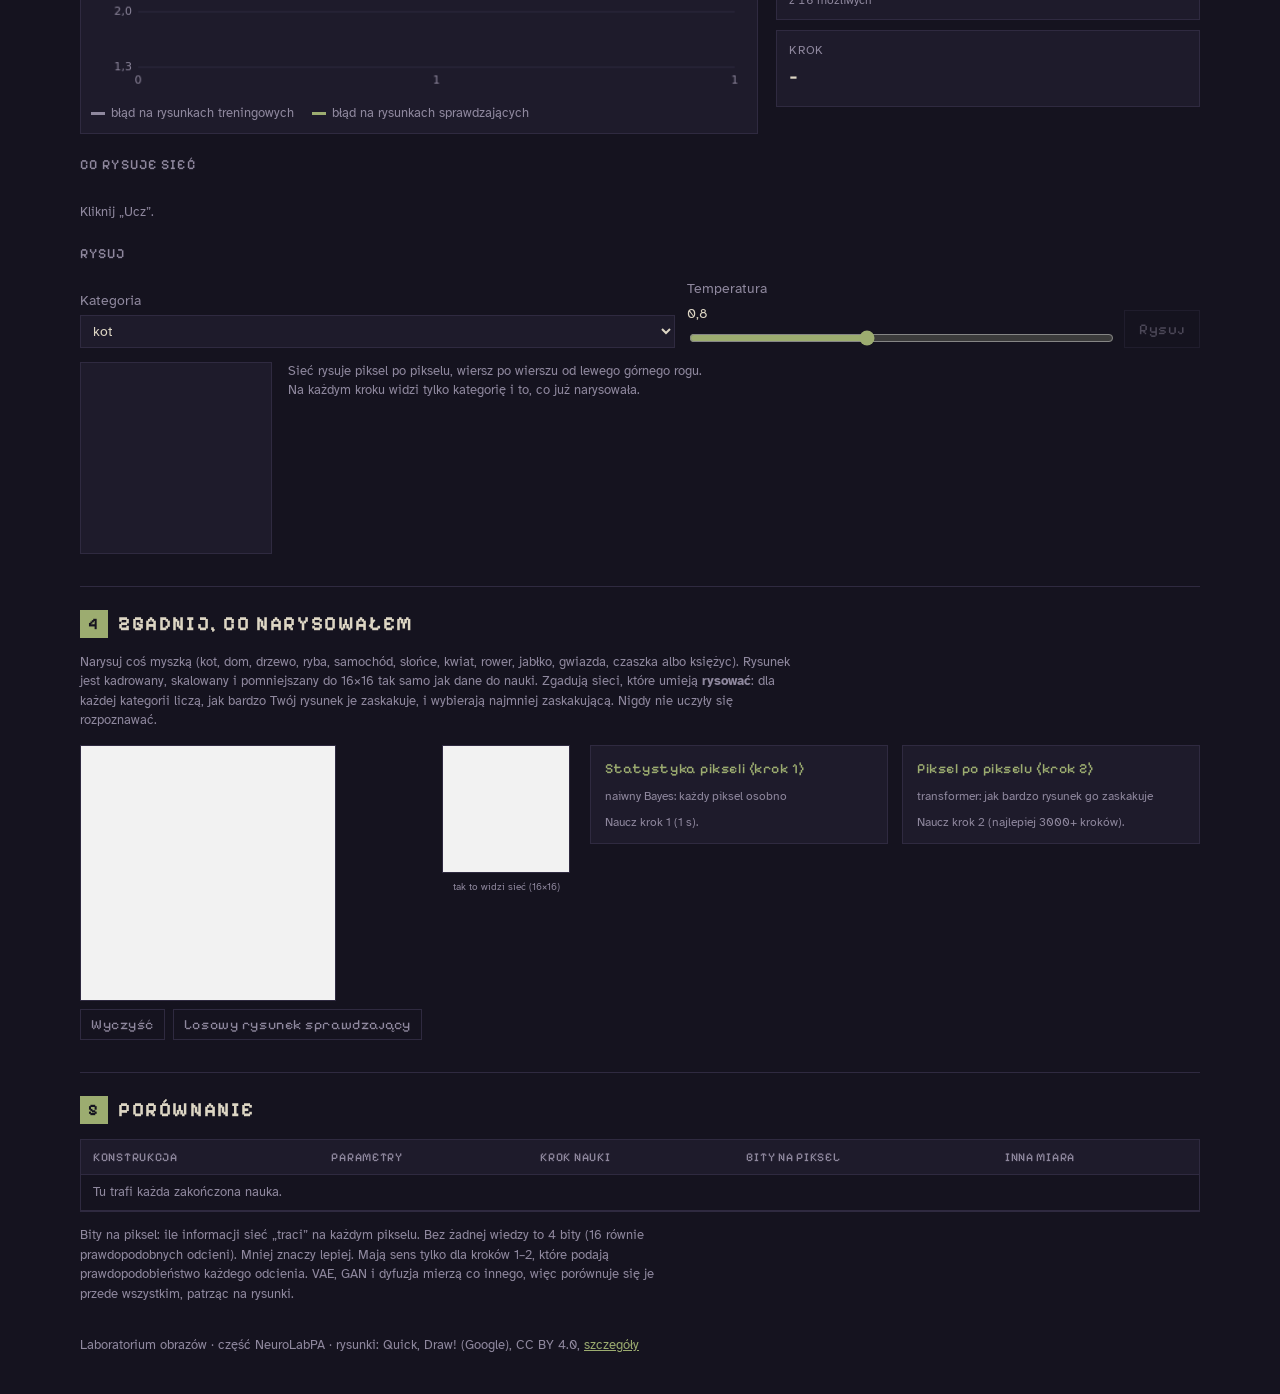
==== commit a2fd2e6e: "0.27.0: Zgadnij, co narysowałem (klasyfikator generatywny: statystyka i piksel po pikselu) Co-Author" ====
--- a/img/index.html
+++ b/img/index.html
@@ -80,13 +80,53 @@
       <canvas id="att" class="pix" width="384" height="192" aria-label="Mapa uwagi na obrazku"></canvas>
       <p class="note" id="attNote">Po nauce kroku 2 zobaczysz tu, na które wcześniejsze piksele patrzy sieć, zgadując wybrany piksel.</p>
     </div>
+    <div class="imagine" id="imagineBox" hidden>
+      <h3>Wyobraźnia: rzeczy, których nie było w danych</h3>
+      <div class="gen imgen">
+        <label for="imA">Kategoria A<select id="imA"></select></label>
+        <label for="imB">Kategoria B<select id="imB"></select></label>
+        <label for="imMix">Mieszanie <output id="imMixOut">50% A + 50% B</output><input id="imMix" type="range" min="0" max="1" step="0.05" value="0.5"></label>
+        <button id="imGo" class="ghost" type="button">Narysuj mieszankę</button>
+      </div>
+      <div class="imrow">
+        <canvas id="imMain" class="pix" width="192" height="192" aria-label="Wymyślony rysunek"></canvas>
+        <div><div class="imstrip" id="imStrip"></div><p class="note" id="imNote">Sieć nigdy nie widziała takich rysunków: składa je z tego, co wie o dwóch kategoriach. Pasek pokazuje przemianę od 100% A do 100% B przy tym samym losowym szumie, więc zmienia się tylko podpowiedź.</p></div>
+      </div>
+      <div class="region" id="regionBox" hidden>
+        <h4>Obszary: gdzie ma być kategoria B</h4>
+        <div class="imrow">
+          <canvas id="mask" width="192" height="192" aria-label="Maska obszarów: kliknij i przeciągnij, aby malować obszar kategorii B"></canvas>
+          <div class="regctl">
+            <div class="vizctl" id="maskPresets"></div>
+            <button id="regGo" class="ghost" type="button">Narysuj z obszarami</button>
+            <p class="note">Maluj myszką po siatce: zaznaczone pola to kategoria B, reszta to A. W każdym kroku odszumiania sieć zgaduje rysunek osobno jako A i jako B, a my bierzemy z każdej odpowiedzi jej obszar. Granica sama się zszywa, bo kroków jest wiele. Spróbuj: A = drzewo, B = kot, B na górze.</p>
+          </div>
+        </div>
+      </div>
+    </div>
     <h3 id="innerTitle" hidden></h3>
     <div class="vizctl" id="innerCtl" hidden></div>
     <div class="innerrow" id="innerRow" hidden><canvas id="inner" class="pix" width="288" height="288" aria-label="Podgląd wnętrza sieci"></canvas><p class="note" id="innerNote"></p></div>
   </section>
 
+  <section class="panel" aria-labelledby="h-guess">
+    <h2 id="h-guess"><span class="num">4</span> Zgadnij, co narysowałem</h2>
+    <p class="note guessintro">Narysuj coś myszką (kot, dom, drzewo, ryba, samochód, słońce, kwiat, rower, jabłko, gwiazda, czaszka albo księżyc). Rysunek jest kadrowany, skalowany i pomniejszany do 16×16 tak samo jak dane do nauki. Zgadują sieci, które umieją <b>rysować</b>: dla każdej kategorii liczą, jak bardzo Twój rysunek je zaskakuje, i wybierają najmniej zaskakującą. Nigdy nie uczyły się rozpoznawać.</p>
+    <div class="guessrow">
+      <div class="pad">
+        <canvas id="pad" width="256" height="256" aria-label="Płótno do rysowania myszką"></canvas>
+        <div class="padctl">
+          <button id="padClear" class="ghost" type="button">Wyczyść</button>
+          <button id="padSample" class="ghost" type="button" disabled>Losowy rysunek sprawdzający</button>
+        </div>
+      </div>
+      <div class="seen"><canvas id="seen" width="16" height="16" aria-label="Rysunek tak, jak widzi go sieć"></canvas><small>tak to widzi sieć (16×16)</small></div>
+      <div class="answers" id="answers"></div>
+    </div>
+  </section>
+
   <section class="panel" aria-labelledby="h-cmp">
-    <h2 id="h-cmp"><span class="num">4</span> Porównanie</h2>
+    <h2 id="h-cmp"><span class="num">5</span> Porównanie</h2>
     <div class="tablebox"><table id="cmp"><thead><tr><th>Konstrukcja</th><th>Parametry</th><th>Krok nauki</th><th>Bity na piksel</th><th>Inna miara</th></tr></thead><tbody></tbody></table></div>
     <p class="note">Bity na piksel: ile informacji sieć „traci” na każdym pikselu. Bez żadnej wiedzy to 4 bity (16 równie prawdopodobnych odcieni). Mniej znaczy lepiej. Mają sens tylko dla kroków 1–2, które podają prawdopodobieństwo każdego odcienia. VAE, GAN i dyfuzja mierzą co innego, więc porównuje się je przede wszystkim, patrząc na rysunki.</p>
     <p class="err" id="err" hidden></p>
--- a/img/img.css
+++ b/img/img.css
@@ -48,3 +48,31 @@
 .innerrow canvas{image-rendering:pixelated;border:1px solid var(--line);background:var(--panel);max-width:100%}
 .innerrow .note{max-width:52ch;margin:0}
 .samples h4{flex-basis:100%;margin:6px 0 0;font-family:var(--display);font-weight:500;color:var(--muted);font-size:13px;letter-spacing:.06em;text-transform:uppercase}
+.imagine{display:grid;gap:12px}
+.imrow{display:flex;flex-wrap:wrap;gap:16px;align-items:start}
+#imMain,#mask{width:192px;height:192px;image-rendering:pixelated;border:1px solid var(--line);background:var(--panel)}
+#mask{cursor:crosshair;touch-action:none}
+.imstrip{display:flex;flex-wrap:wrap;gap:8px}
+.imstrip .samp canvas{width:72px;height:72px}
+.region h4{margin:4px 0 8px;font-family:var(--display);font-weight:500;color:var(--muted);font-size:13px;letter-spacing:.06em;text-transform:uppercase}
+.regctl{display:grid;gap:10px;max-width:52ch}
+.regctl .note{margin:0}
+.guessintro{max-width:90ch;margin:0}
+.guessrow{display:flex;flex-wrap:wrap;gap:20px;align-items:start}
+.pad{display:grid;gap:8px}
+#pad{width:256px;height:256px;background:#f2f2f2;border:1px solid var(--line);cursor:crosshair;touch-action:none}
+.padctl{display:flex;flex-wrap:wrap;gap:8px}
+.padctl button{font-size:14px;padding:6px 10px}
+.seen{display:grid;gap:6px;justify-items:center;color:var(--muted);font-size:12px}
+.seen canvas{width:128px;height:128px;image-rendering:pixelated;border:1px solid var(--line)}
+.answers{display:grid;grid-template-columns:repeat(auto-fit,minmax(250px,1fr));gap:14px;flex:1;min-width:260px}
+.ans{background:var(--panel);border:1px solid var(--line);padding:12px 14px;display:grid;gap:8px;align-content:start}
+.ans h4{margin:0;font-family:var(--display);font-weight:500;color:var(--rot);letter-spacing:.04em;font-size:14px}
+.ans .sub{margin:0;color:var(--muted);font-size:12px}
+.ans .big{font-family:var(--display);font-size:22px;margin:0}
+.bar{display:grid;grid-template-columns:7.5em 1fr 3.6em;gap:8px;align-items:center;font-size:13px}
+.bar i{display:block;height:8px;background:var(--rot);opacity:.85}
+.bar .p{text-align:right;font-variant-numeric:tabular-nums;color:var(--muted)}
+.bar small{color:var(--muted)}
+.ans button{justify-self:start;font-size:13px;padding:5px 10px}
+.acc{font-size:13px;color:var(--fg)}
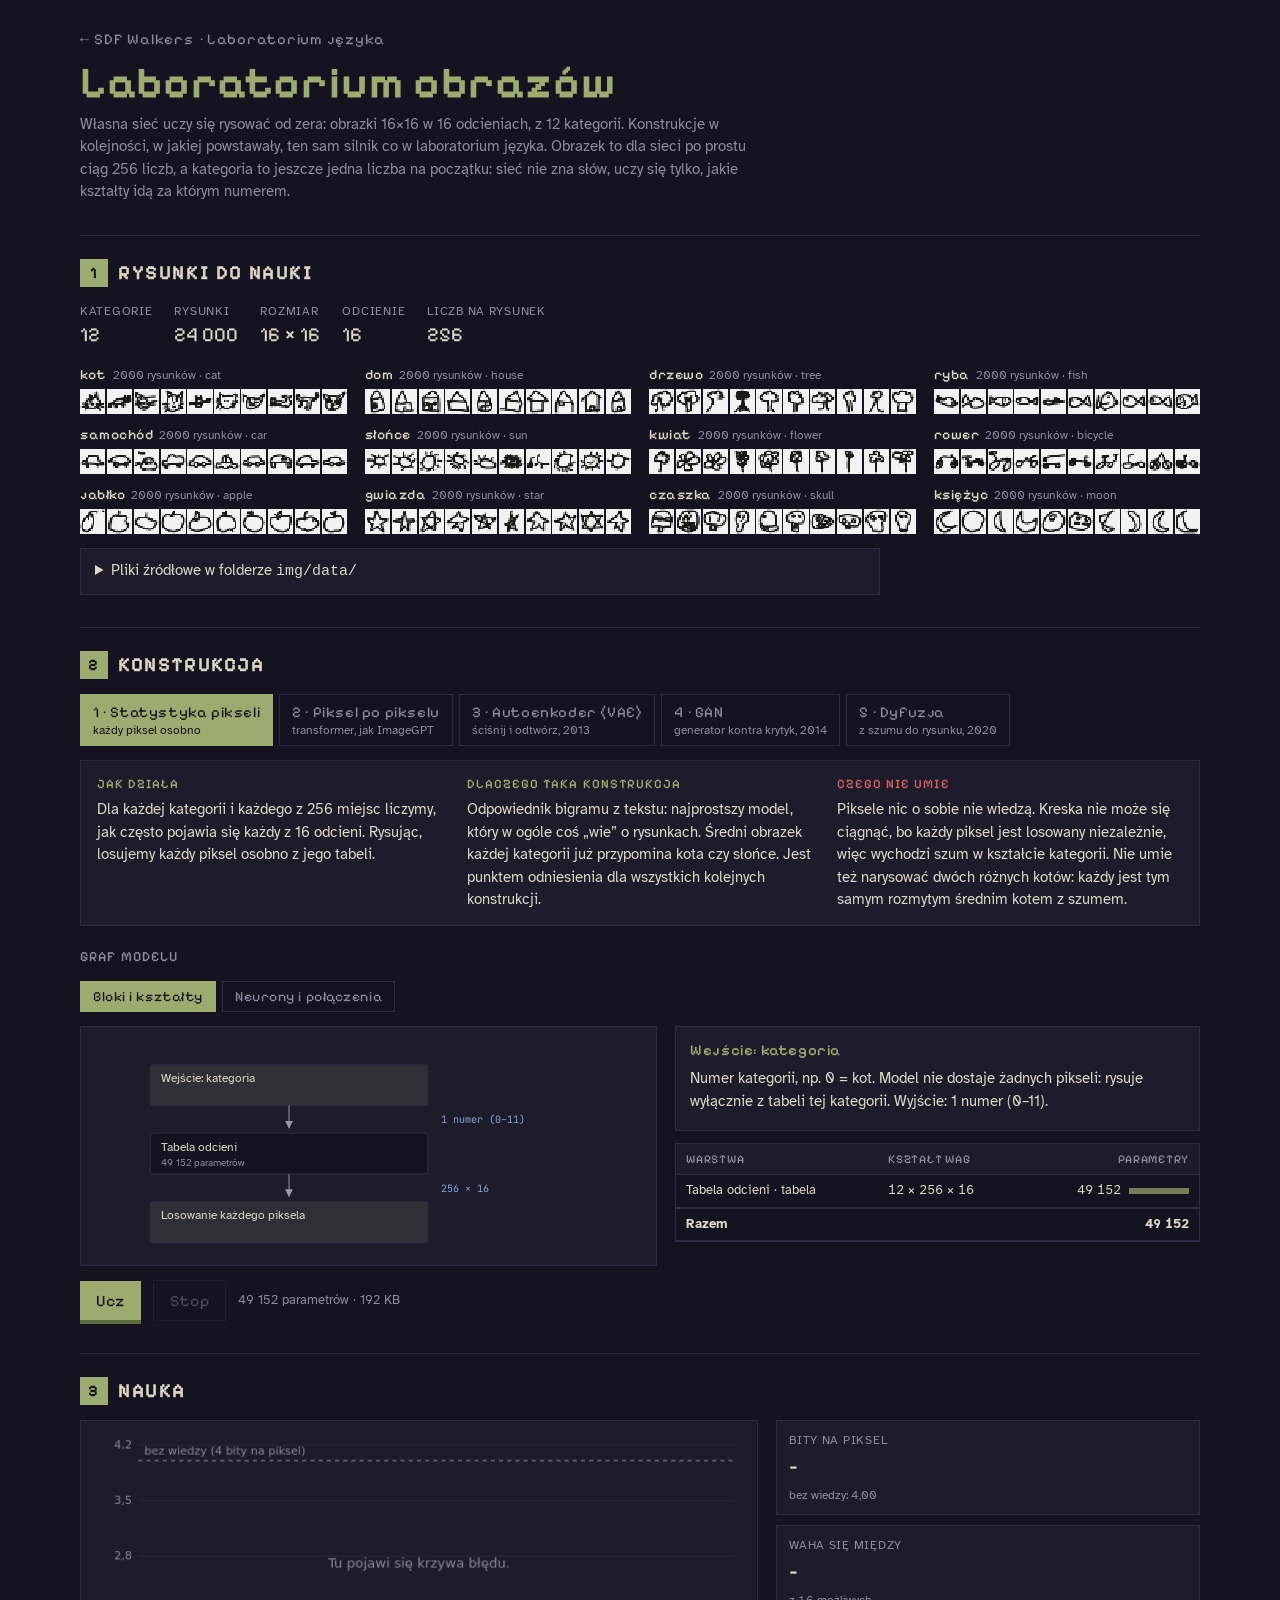
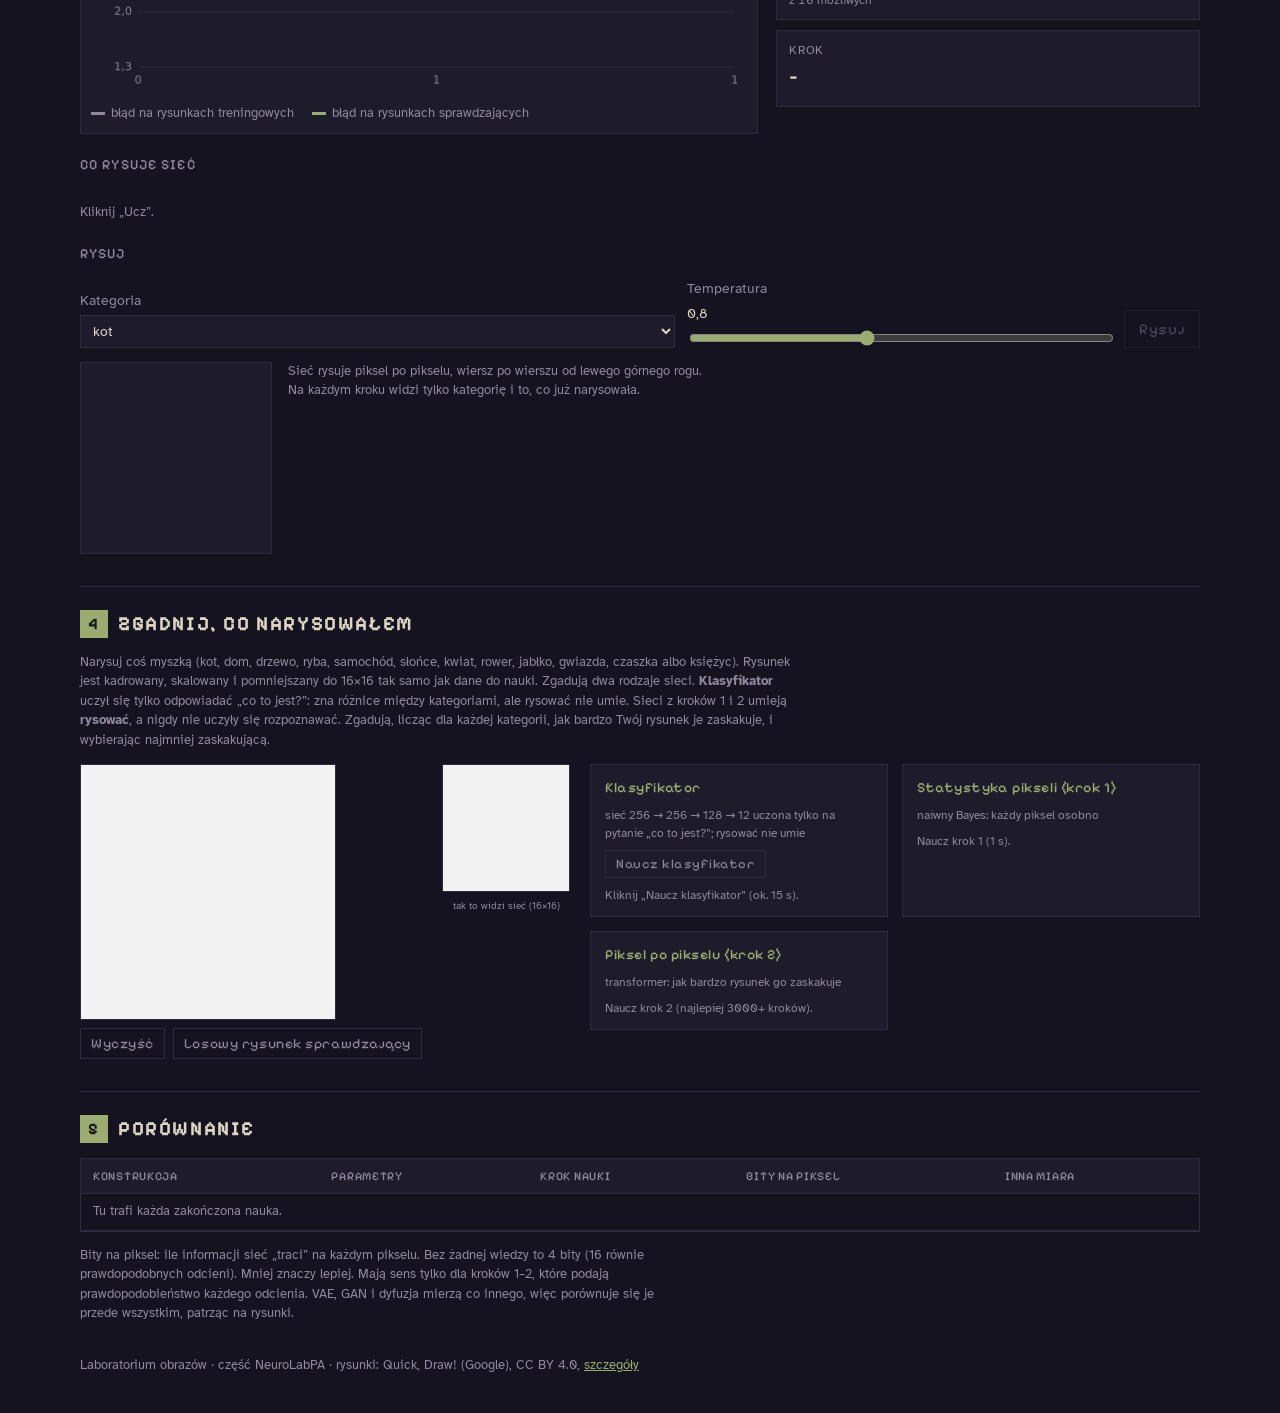
==== commit 41902d15: "0.28.0: Zgadnij, co narysowałem: klasyfikator (86%) Co-Authored-By: Claude Opus 5.5 <noreply@anthrop" ====
--- a/img/index.html
+++ b/img/index.html
@@ -111,7 +111,7 @@
 
   <section class="panel" aria-labelledby="h-guess">
     <h2 id="h-guess"><span class="num">4</span> Zgadnij, co narysowałem</h2>
-    <p class="note guessintro">Narysuj coś myszką (kot, dom, drzewo, ryba, samochód, słońce, kwiat, rower, jabłko, gwiazda, czaszka albo księżyc). Rysunek jest kadrowany, skalowany i pomniejszany do 16×16 tak samo jak dane do nauki. Zgadują sieci, które umieją <b>rysować</b>: dla każdej kategorii liczą, jak bardzo Twój rysunek je zaskakuje, i wybierają najmniej zaskakującą. Nigdy nie uczyły się rozpoznawać.</p>
+    <p class="note guessintro">Narysuj coś myszką (kot, dom, drzewo, ryba, samochód, słońce, kwiat, rower, jabłko, gwiazda, czaszka albo księżyc). Rysunek jest kadrowany, skalowany i pomniejszany do 16×16 tak samo jak dane do nauki. Zgadują dwa rodzaje sieci. <b>Klasyfikator</b> uczył się tylko odpowiadać „co to jest?”: zna różnice między kategoriami, ale rysować nie umie. Sieci z kroków 1 i 2 umieją <b>rysować</b>, a nigdy nie uczyły się rozpoznawać. Zgadują, licząc dla każdej kategorii, jak bardzo Twój rysunek je zaskakuje, i wybierając najmniej zaskakującą.</p>
     <div class="guessrow">
       <div class="pad">
         <canvas id="pad" width="256" height="256" aria-label="Płótno do rysowania myszką"></canvas>
